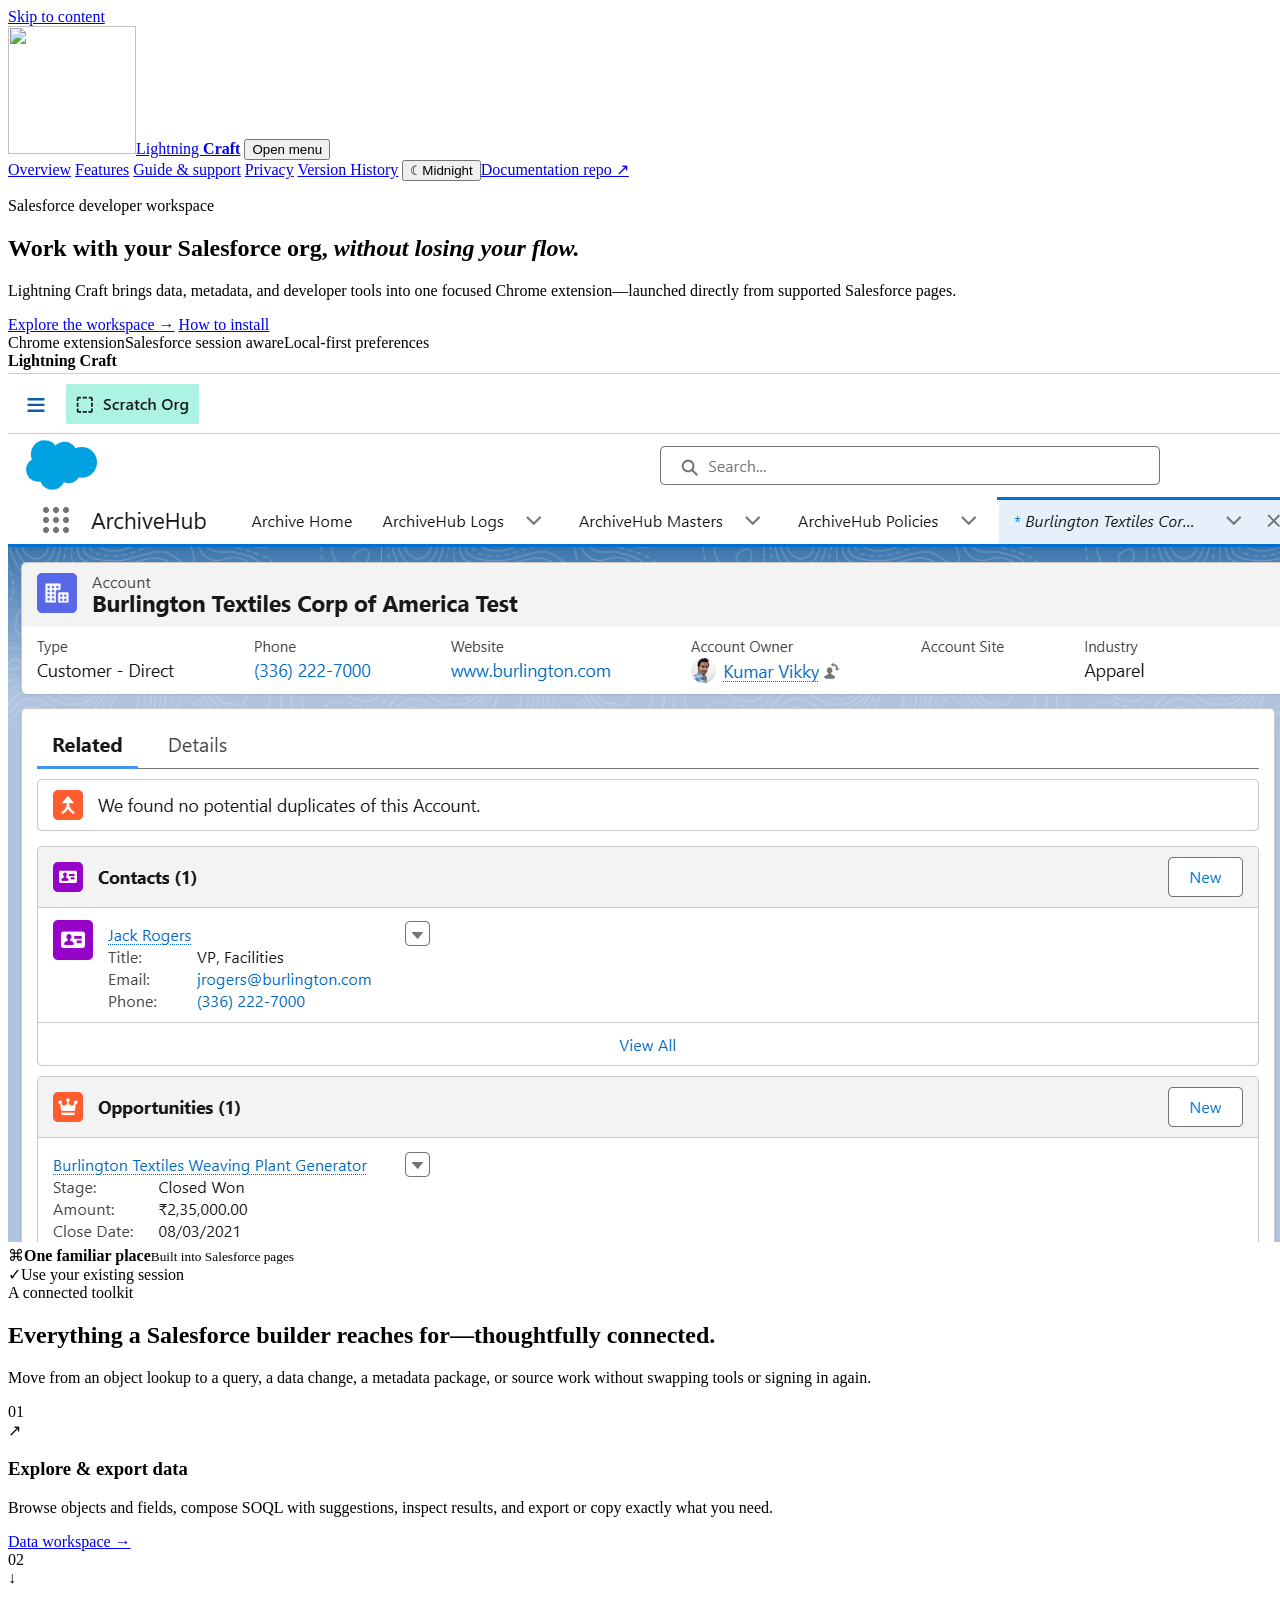
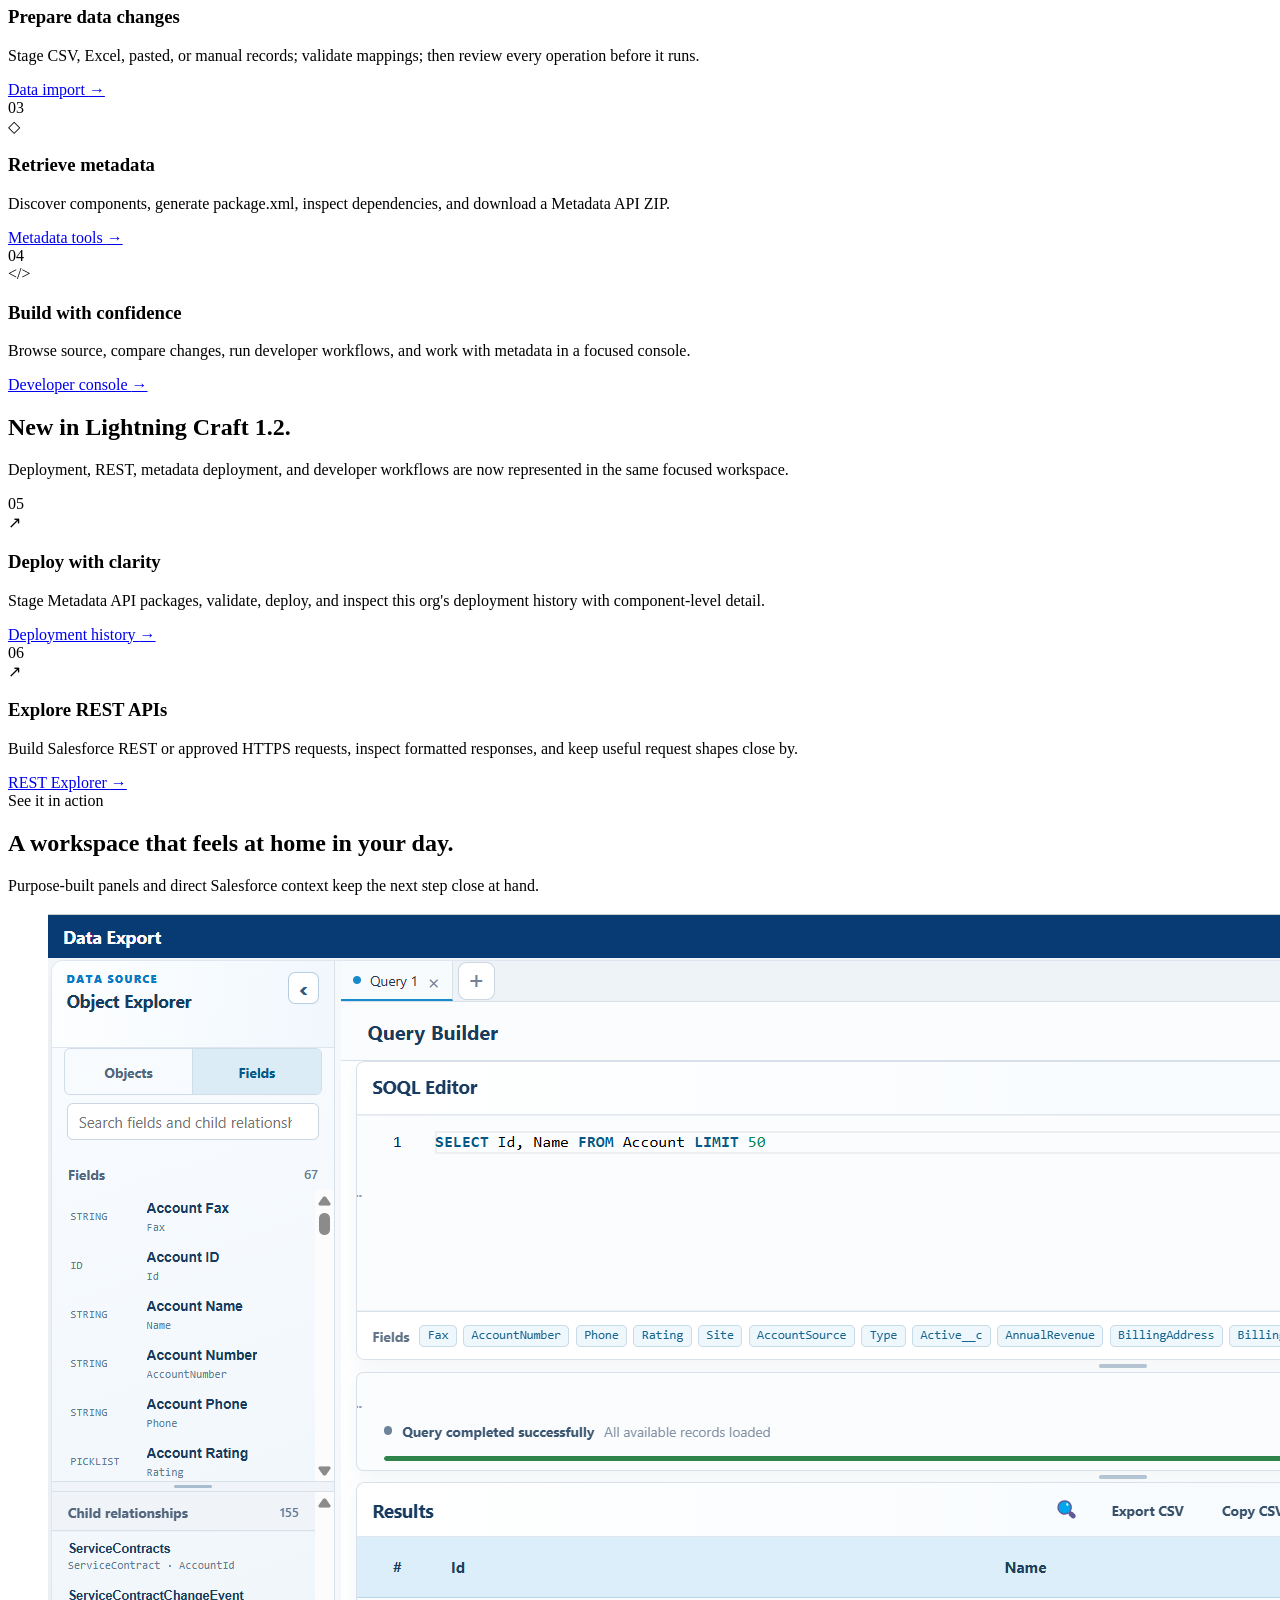
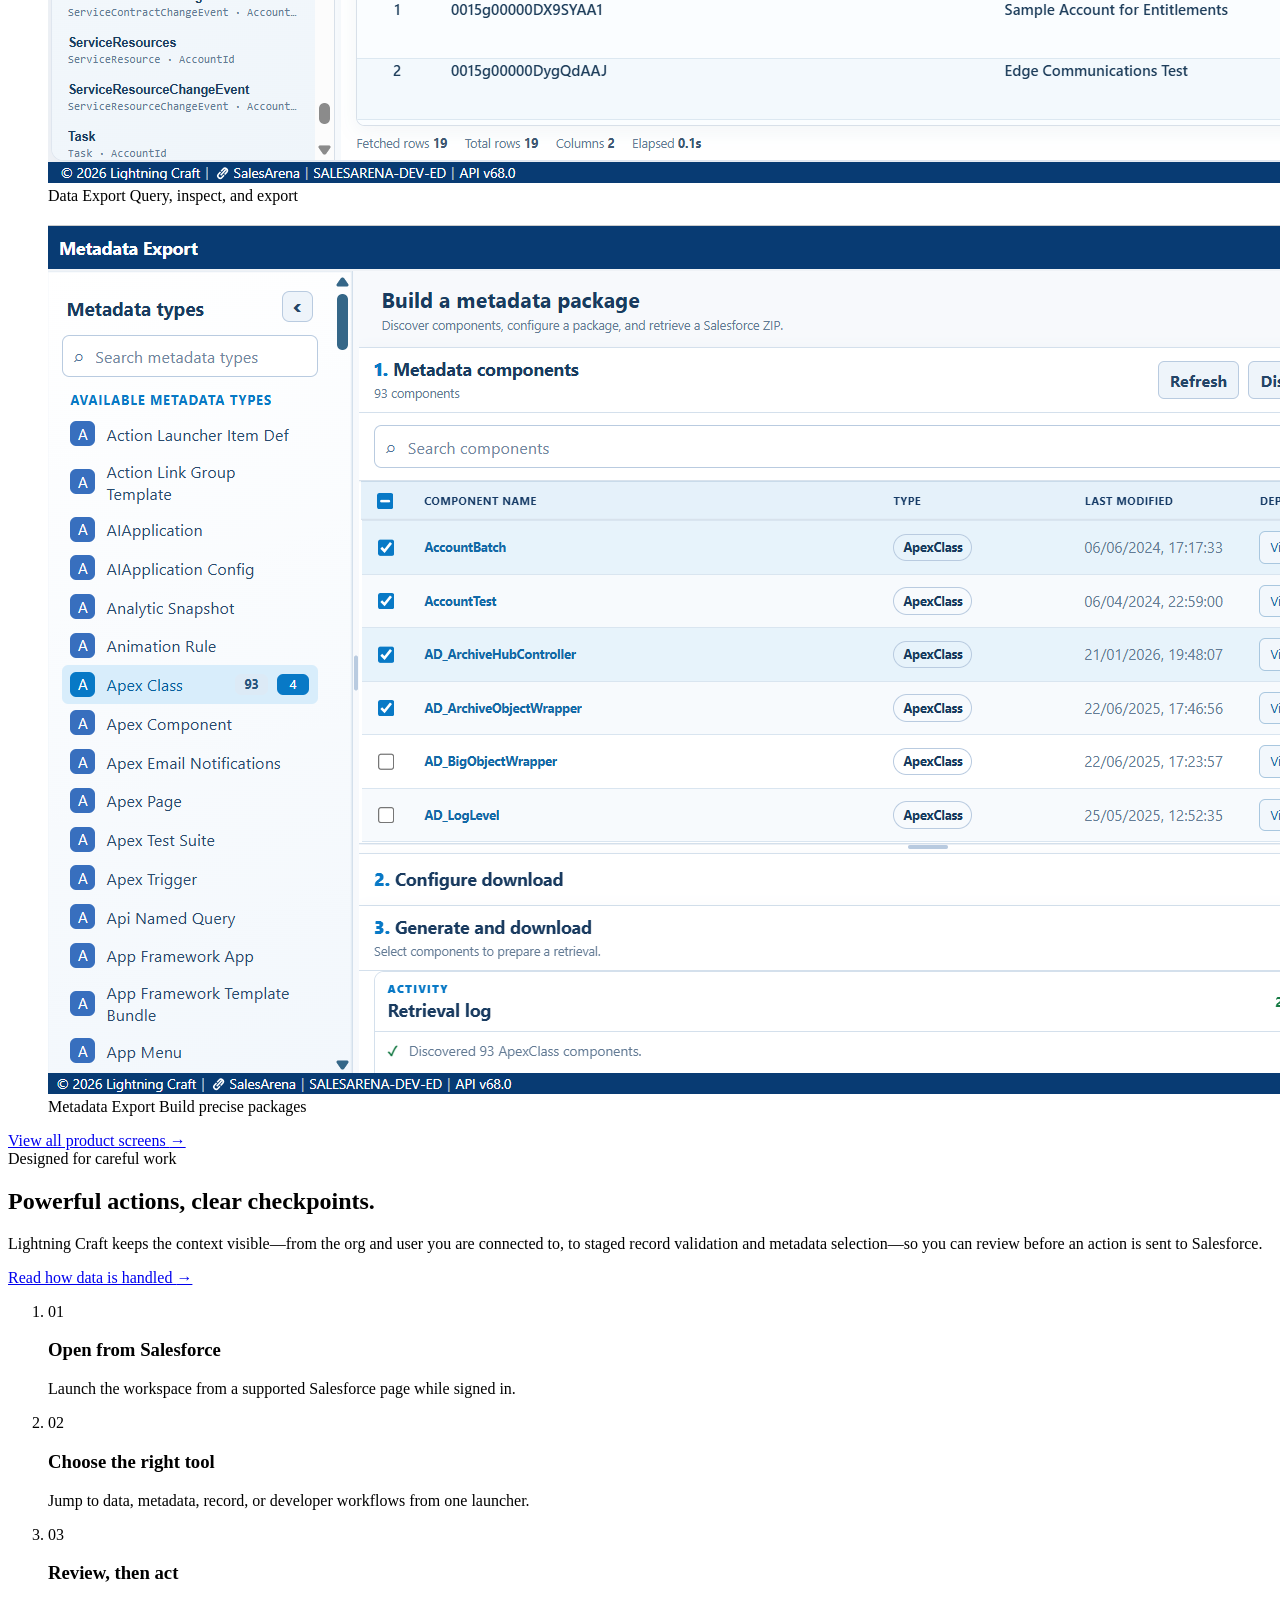
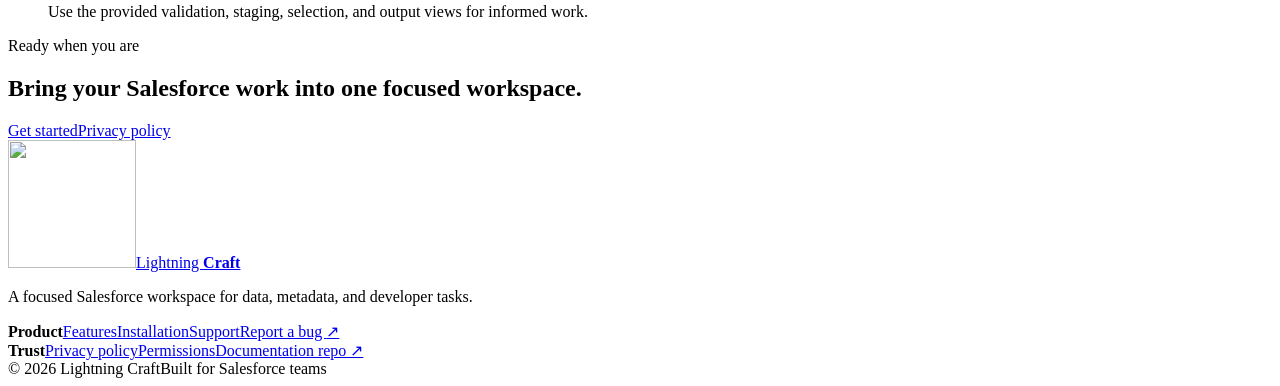
==== index.html @ 8c765908 "New Features Added." ====
<!doctype html>
<html lang="en">
  <head>
    <meta name="google-site-verification" content="kOvxSIdOXe8YMjdbn20ZMg0WBH0V75S2MaXrOeT3WKE" />
    <meta charset="utf-8">
    <meta name="viewport" content="width=device-width, initial-scale=1">
    <meta name="description" content="Lightning Craft is a focused Salesforce workspace for data, metadata, and developer tasks.">
    <meta name="theme-color" content="#071b38">
    <title>Lightning Craft | Salesforce work, connected</title>
    <link rel="stylesheet" href="assets/styles.css">
  </head>
  <body data-page="home">
    <a class="skip-link" href="#main-content">Skip to content</a>
    <header class="site-header">
      <a class="brand" href="index.html" aria-label="Lightning Craft home"><span class="brand-mark" aria-hidden="true">ϟ</span><span>Lightning <b>Craft</b></span></a>
      <button class="menu-button" type="button" aria-expanded="false" aria-controls="site-nav"><span></span><span></span><span></span><span class="sr-only">Open menu</span></button>
      <nav class="site-nav" id="site-nav" aria-label="Primary navigation">
        <a href="index.html">Overview</a>
        <a href="features.html">Features</a>
        <a href="support.html">Guide &amp; support</a>
        <a href="privacy.html">Privacy</a>
        <a href="version-history.html">Version History</a>
        <a class="nav-github" href="https://github.com/KumarVikky/Lightning_Craft_Extension" target="_blank" rel="noreferrer">Documentation repo <span aria-hidden="true">↗</span></a>
      </nav>
    </header>

    <main id="main-content">
      <section class="hero">
        <div class="hero-copy">
          <p class="eyebrow"><span class="pulse-dot"></span> Salesforce developer workspace</p>
          <h1>Work with your Salesforce org, <em>without losing your flow.</em></h1>
          <p class="lede">Lightning Craft brings data, metadata, and developer tools into one focused Chrome extension—launched directly from supported Salesforce pages.</p>
          <div class="button-row">
            <a class="button button-primary" href="features.html">Explore the workspace <span aria-hidden="true">→</span></a>
            <a class="button button-quiet" href="support.html#install">How to install</a>
          </div>
          <div class="trust-row" aria-label="Key product attributes">
            <span>Chrome extension</span><span>Salesforce session aware</span><span>Local-first preferences</span>
          </div>
        </div>
        <div class="hero-art">
          <div class="orb orb-one"></div><div class="orb orb-two"></div>
          <div class="app-window hero-window">
            <div class="window-top"><span></span><span></span><span></span><b>Lightning Craft</b></div>
            <img src="Lightning%20Craft%20Screenshots/Launcher%20Page.png" alt="Lightning Craft launcher open alongside a Salesforce account record" fetchpriority="high">
          </div>
          <div class="floating-card floating-card-one"><span class="card-icon" aria-hidden="true">⌘</span><span><b>One familiar place</b><small>Built into Salesforce pages</small></span></div>
          <div class="floating-card floating-card-two"><span class="check-icon" aria-hidden="true">✓</span><span>Use your existing session</span></div>
        </div>
      </section>

      <section class="section section-intro">
        <div class="section-label">A connected toolkit</div>
        <div class="section-heading split-heading"><h2>Everything a Salesforce builder reaches for—<span>thoughtfully connected.</span></h2><p>Move from an object lookup to a query, a data change, a metadata package, or source work without swapping tools or signing in again.</p></div>
        <div class="feature-grid">
          <article class="feature-card feature-card-large"><div class="feature-number">01</div><div class="feature-icon icon-data" aria-hidden="true">↗</div><h3>Explore &amp; export data</h3><p>Browse objects and fields, compose SOQL with suggestions, inspect results, and export or copy exactly what you need.</p><a href="features.html#data-workspace">Data workspace <span>→</span></a></article>
          <article class="feature-card"><div class="feature-number">02</div><div class="feature-icon icon-import" aria-hidden="true">↓</div><h3>Prepare data changes</h3><p>Stage CSV, Excel, pasted, or manual records; validate mappings; then review every operation before it runs.</p><a href="features.html#import">Data import <span>→</span></a></article>
          <article class="feature-card"><div class="feature-number">03</div><div class="feature-icon icon-meta" aria-hidden="true">◇</div><h3>Retrieve metadata</h3><p>Discover components, generate package.xml, inspect dependencies, and download a Metadata API ZIP.</p><a href="features.html#metadata">Metadata tools <span>→</span></a></article>
          <article class="feature-card"><div class="feature-number">04</div><div class="feature-icon icon-code" aria-hidden="true">&lt;/&gt;</div><h3>Build with confidence</h3><p>Browse source, compare changes, run developer workflows, and work with metadata in a focused console.</p><a href="features.html#developer-console">Developer console <span>→</span></a></article>
        </div>
      </section>

      <section class="section section-intro">
        <div class="section-heading split-heading"><h2>New in <span>Lightning Craft 1.2.</span></h2><p>Deployment, REST, metadata deployment, and developer workflows are now represented in the same focused workspace.</p></div>
        <div class="feature-grid">
          <article class="feature-card"><div class="feature-number">05</div><div class="feature-icon icon-meta" aria-hidden="true">↗</div><h3>Deploy with clarity</h3><p>Stage Metadata API packages, validate, deploy, and inspect this org's deployment history with component-level detail.</p><a href="features.html#deployment-history">Deployment history <span>→</span></a></article>
          <article class="feature-card"><div class="feature-number">06</div><div class="feature-icon icon-data" aria-hidden="true">↗</div><h3>Explore REST APIs</h3><p>Build Salesforce REST or approved HTTPS requests, inspect formatted responses, and keep useful request shapes close by.</p><a href="features.html#rest-explorer">REST Explorer <span>→</span></a></article>
        </div>
      </section>

      <section class="section showcase-section">
        <div class="section-heading centered"><div class="section-label">See it in action</div><h2>A workspace that feels at home in your day.</h2><p>Purpose-built panels and direct Salesforce context keep the next step close at hand.</p></div>
        <div class="showcase-layout">
          <figure class="showcase-shot shot-export"><img src="Lightning%20Craft%20Screenshots/Data%20Export%20Page.png" alt="Data Export workspace with object explorer, SOQL editor, and query results" loading="lazy"><figcaption><span>Data Export</span> Query, inspect, and export</figcaption></figure>
          <figure class="showcase-shot shot-meta"><img src="Lightning%20Craft%20Screenshots/Metadata%20Export%20Page.png" alt="Metadata Export workspace with component selection and package queue" loading="lazy"><figcaption><span>Metadata Export</span> Build precise packages</figcaption></figure>
        </div>
        <div class="center-action"><a class="text-link" href="features.html">View all product screens <span aria-hidden="true">→</span></a></div>
      </section>

      <section class="section workflow-section">
        <div class="workflow-copy"><div class="section-label">Designed for careful work</div><h2>Powerful actions, clear checkpoints.</h2><p>Lightning Craft keeps the context visible—from the org and user you are connected to, to staged record validation and metadata selection—so you can review before an action is sent to Salesforce.</p><a class="text-link" href="privacy.html">Read how data is handled <span aria-hidden="true">→</span></a></div>
        <ol class="workflow-steps">
          <li><span>01</span><div><h3>Open from Salesforce</h3><p>Launch the workspace from a supported Salesforce page while signed in.</p></div></li>
          <li><span>02</span><div><h3>Choose the right tool</h3><p>Jump to data, metadata, record, or developer workflows from one launcher.</p></div></li>
          <li><span>03</span><div><h3>Review, then act</h3><p>Use the provided validation, staging, selection, and output views for informed work.</p></div></li>
        </ol>
      </section>

      <section class="cta-band"><div><p class="eyebrow">Ready when you are</p><h2>Bring your Salesforce work into one focused workspace.</h2></div><div class="button-row"><a class="button button-light" href="support.html#install">Get started</a><a class="button button-outline-light" href="privacy.html">Privacy policy</a></div></section>
    </main>

    <footer class="site-footer"><div class="footer-brand"><a class="brand" href="index.html"><span class="brand-mark" aria-hidden="true">ϟ</span><span>Lightning <b>Craft</b></span></a><p>A focused Salesforce workspace for data, metadata, and developer tasks.</p></div><div class="footer-links"><div><b>Product</b><a href="features.html">Features</a><a href="support.html#install">Installation</a><a href="support.html">Support</a><a href="https://github.com/KumarVikky/Lightning_Craft_Extension/issues" target="_blank" rel="noreferrer">Report a bug ↗</a></div><div><b>Trust</b><a href="privacy.html">Privacy policy</a><a href="privacy.html#permissions">Permissions</a><a href="https://github.com/KumarVikky/Lightning_Craft_Extension" target="_blank" rel="noreferrer">Documentation repo ↗</a></div></div><div class="footer-bottom"><span>© <span data-current-year></span> Lightning Craft</span><span>Built for Salesforce teams</span></div></footer>
    <script src="assets/site.js"></script>
  </body>
</html>
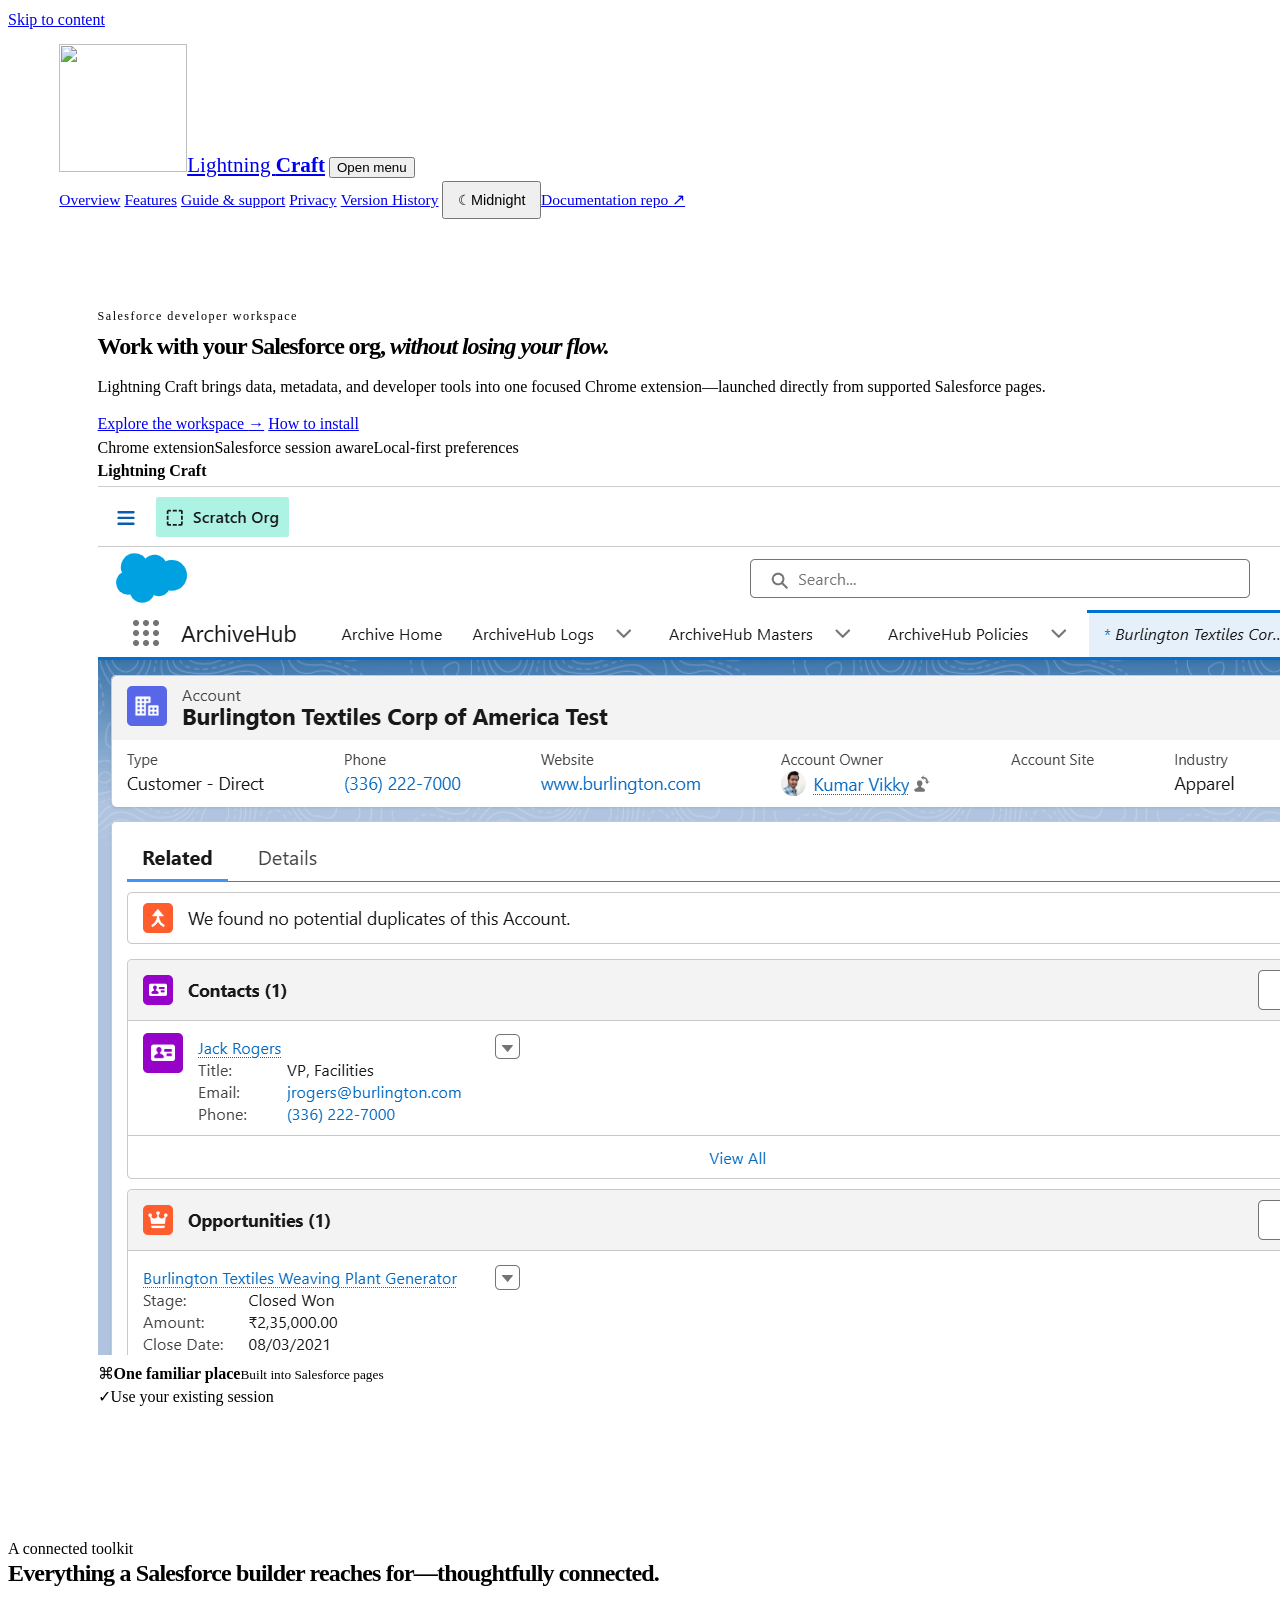
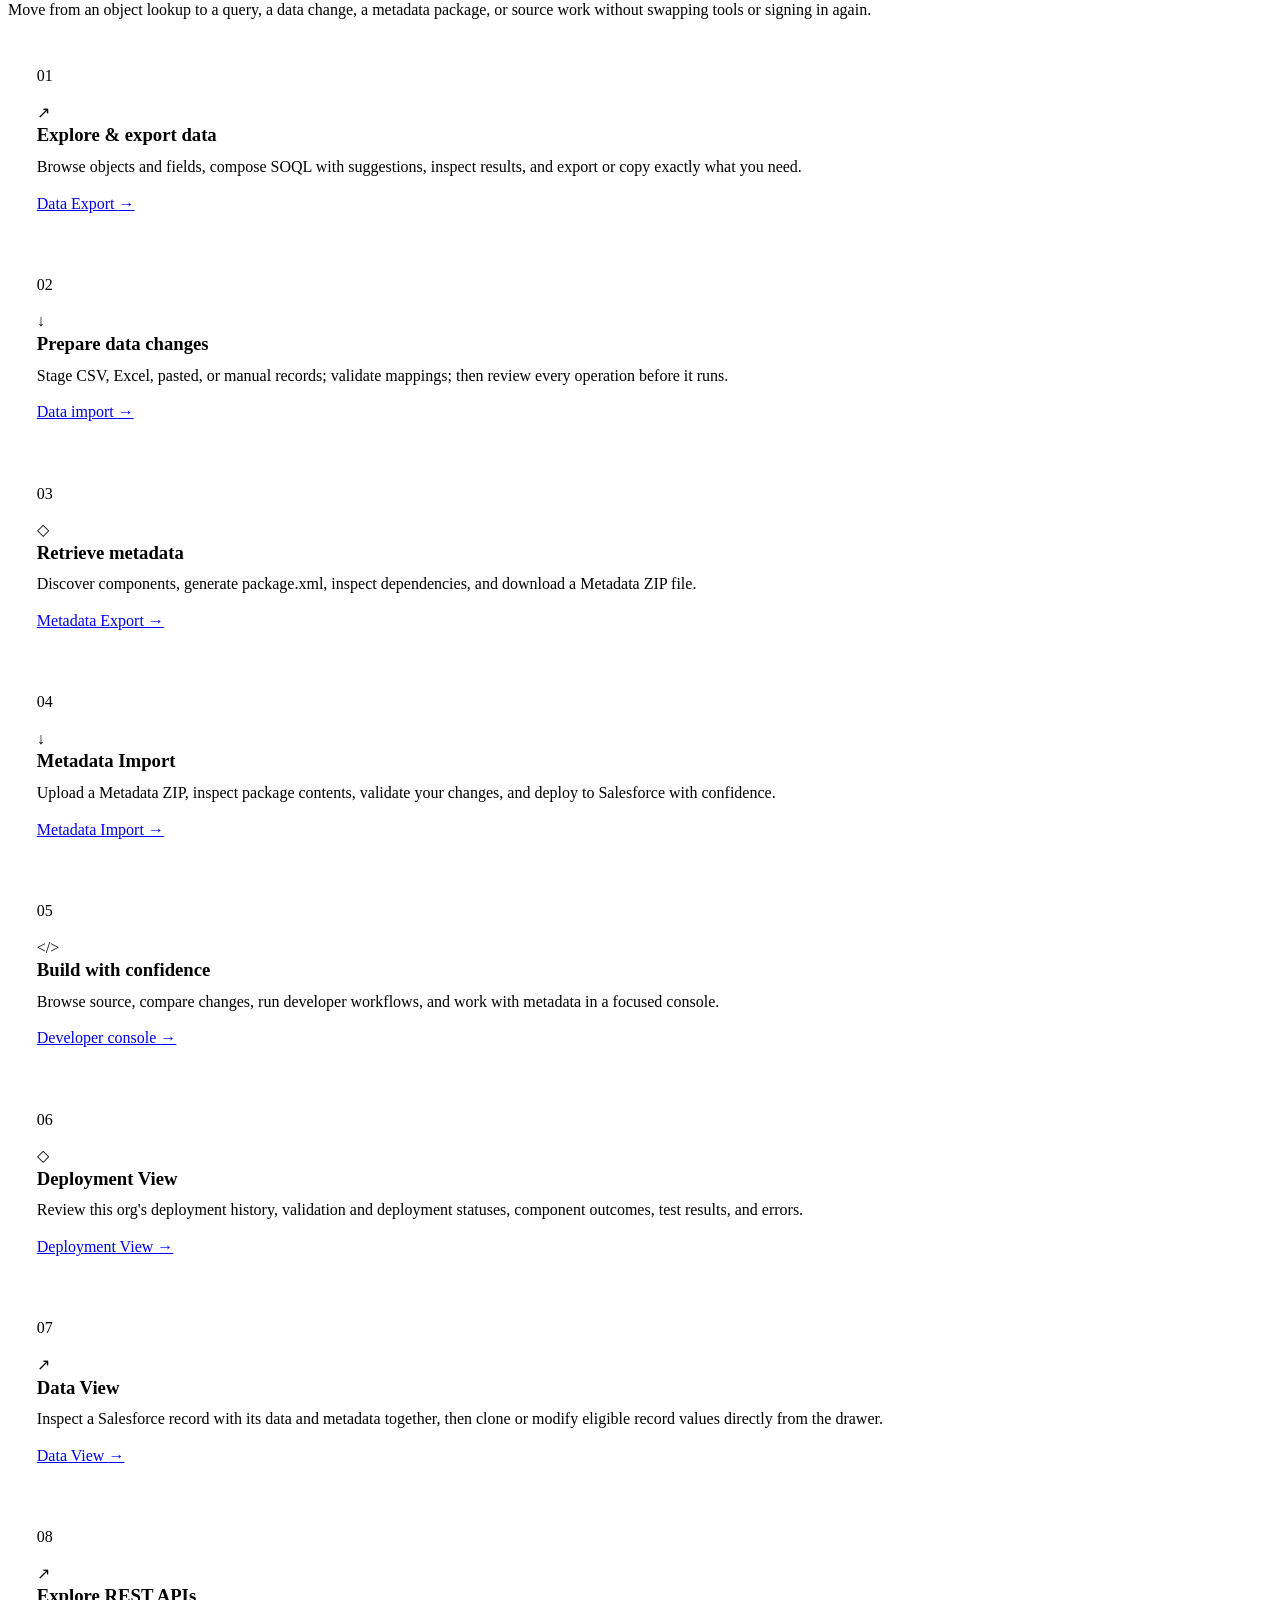
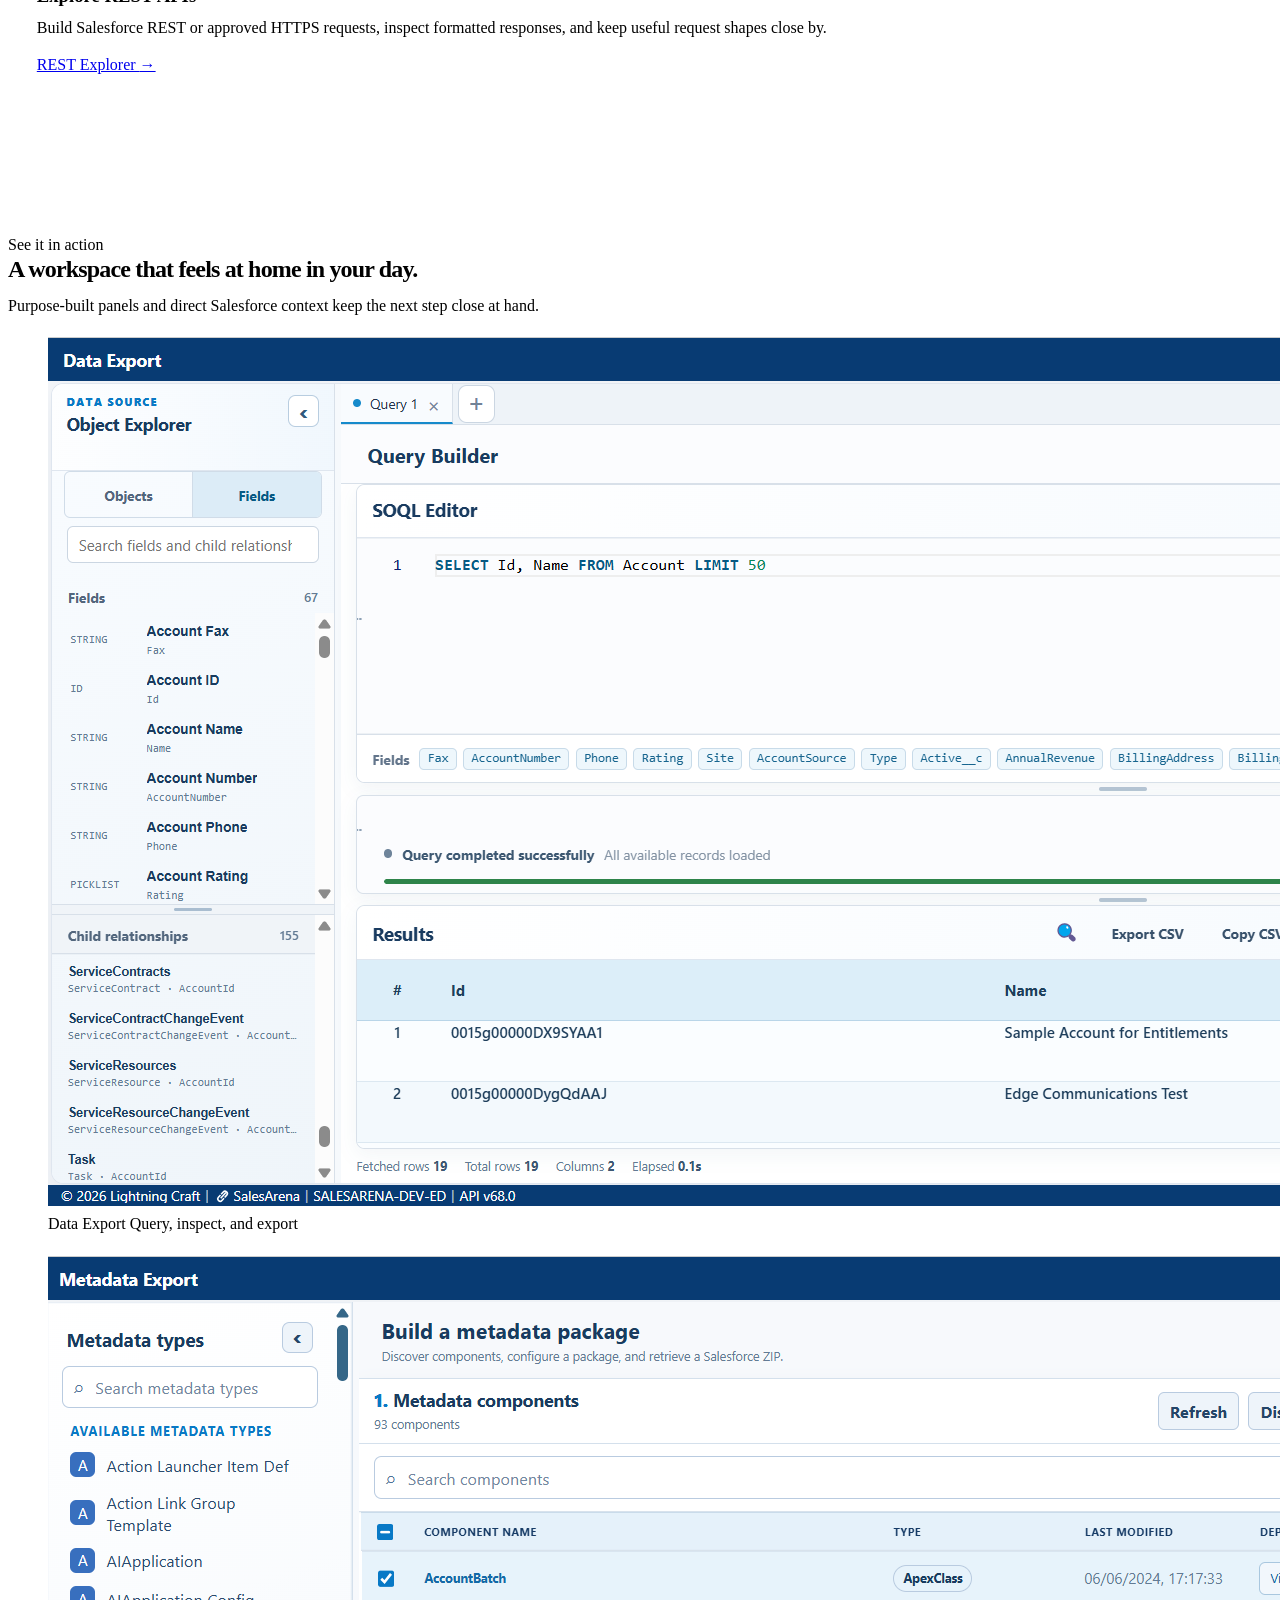
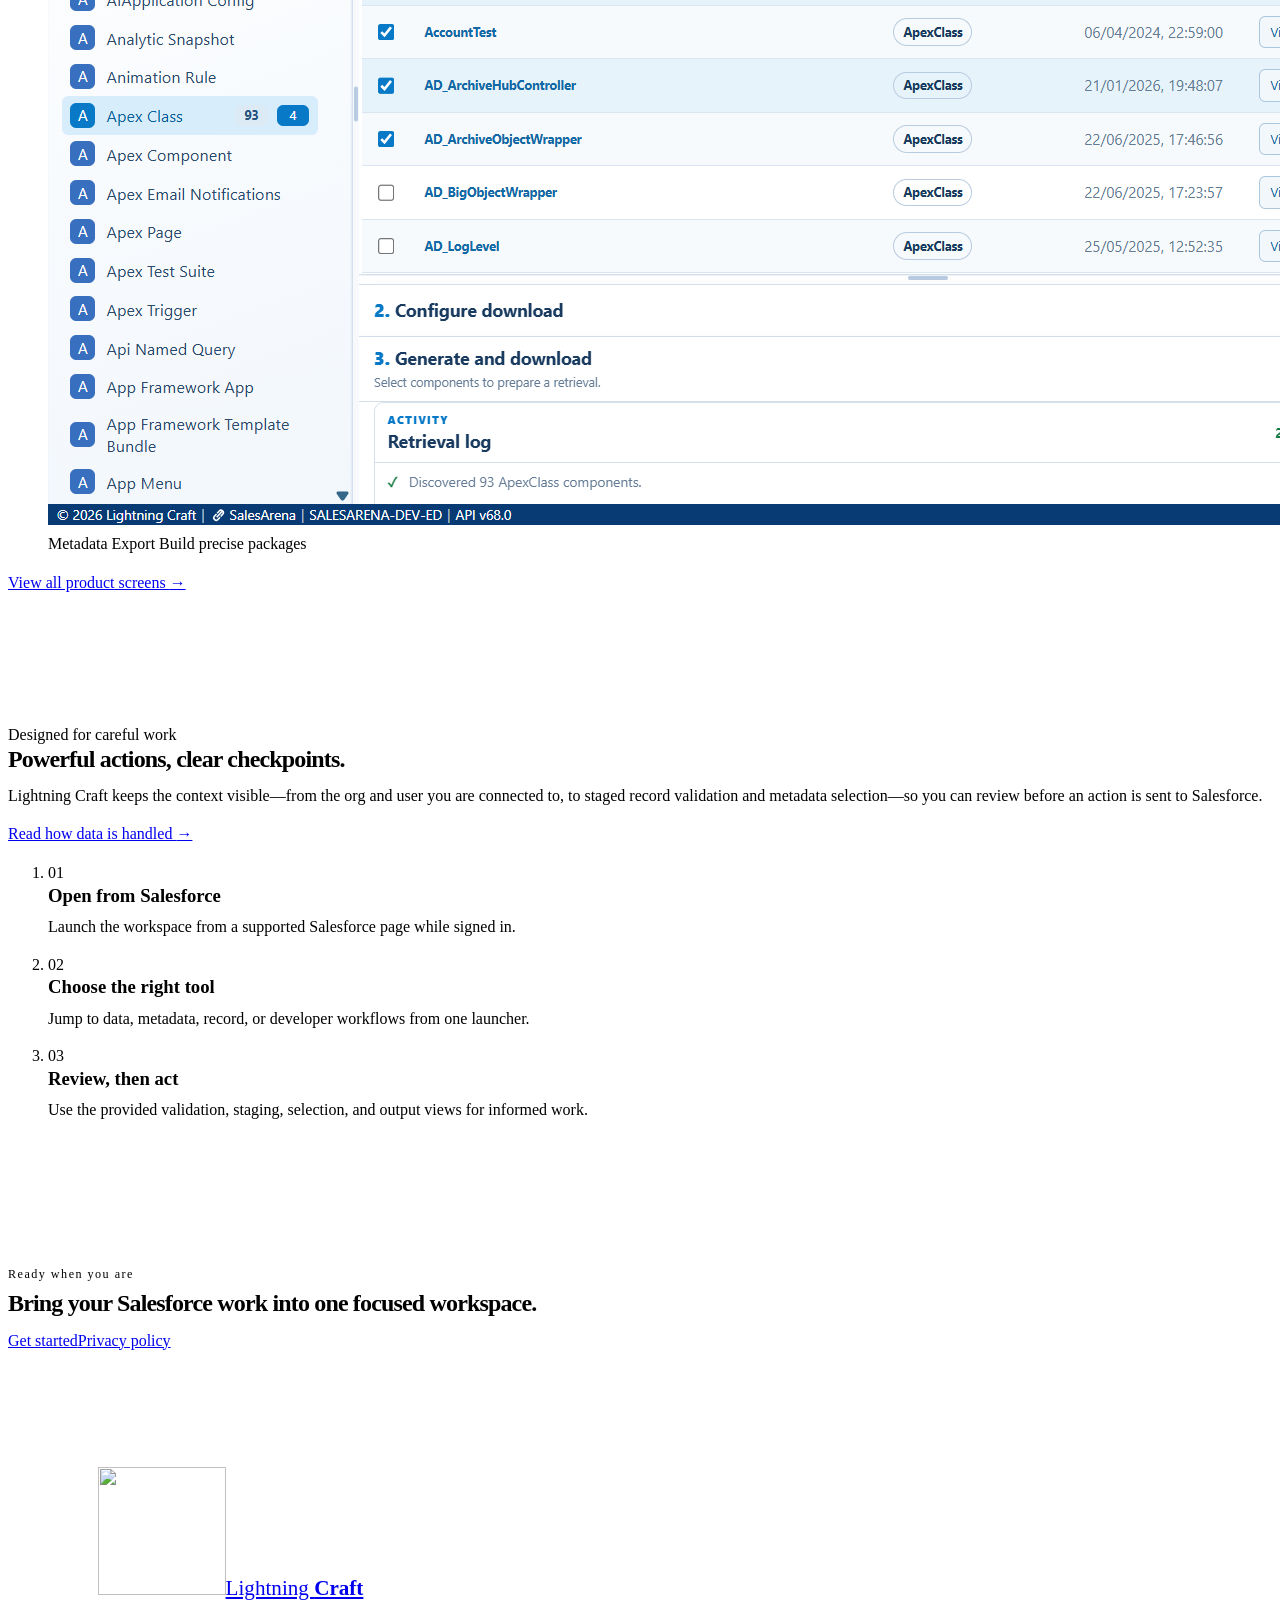
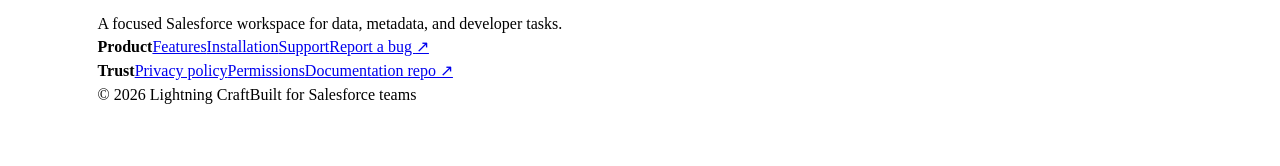
==== commit 9a0aba40: "Added UI enhancement." ====
--- a/index.html
+++ b/index.html
@@ -8,6 +8,7 @@
     <meta name="theme-color" content="#071b38">
     <title>Lightning Craft | Salesforce work, connected</title>
     <link rel="stylesheet" href="assets/styles.css">
+    <link rel="stylesheet" href="assets/home-cards.css">
   </head>
   <body data-page="home">
     <a class="skip-link" href="#main-content">Skip to content</a>
@@ -52,19 +53,15 @@
       <section class="section section-intro">
         <div class="section-label">A connected toolkit</div>
         <div class="section-heading split-heading"><h2>Everything a Salesforce builder reaches for—<span>thoughtfully connected.</span></h2><p>Move from an object lookup to a query, a data change, a metadata package, or source work without swapping tools or signing in again.</p></div>
-        <div class="feature-grid">
-          <article class="feature-card feature-card-large"><div class="feature-number">01</div><div class="feature-icon icon-data" aria-hidden="true">↗</div><h3>Explore &amp; export data</h3><p>Browse objects and fields, compose SOQL with suggestions, inspect results, and export or copy exactly what you need.</p><a href="features.html#data-workspace">Data workspace <span>→</span></a></article>
-          <article class="feature-card"><div class="feature-number">02</div><div class="feature-icon icon-import" aria-hidden="true">↓</div><h3>Prepare data changes</h3><p>Stage CSV, Excel, pasted, or manual records; validate mappings; then review every operation before it runs.</p><a href="features.html#import">Data import <span>→</span></a></article>
-          <article class="feature-card"><div class="feature-number">03</div><div class="feature-icon icon-meta" aria-hidden="true">◇</div><h3>Retrieve metadata</h3><p>Discover components, generate package.xml, inspect dependencies, and download a Metadata API ZIP.</p><a href="features.html#metadata">Metadata tools <span>→</span></a></article>
-          <article class="feature-card"><div class="feature-number">04</div><div class="feature-icon icon-code" aria-hidden="true">&lt;/&gt;</div><h3>Build with confidence</h3><p>Browse source, compare changes, run developer workflows, and work with metadata in a focused console.</p><a href="features.html#developer-console">Developer console <span>→</span></a></article>
-        </div>
-      </section>
-
-      <section class="section section-intro">
-        <div class="section-heading split-heading"><h2>New in <span>Lightning Craft 1.2.</span></h2><p>Deployment, REST, metadata deployment, and developer workflows are now represented in the same focused workspace.</p></div>
-        <div class="feature-grid">
-          <article class="feature-card"><div class="feature-number">05</div><div class="feature-icon icon-meta" aria-hidden="true">↗</div><h3>Deploy with clarity</h3><p>Stage Metadata API packages, validate, deploy, and inspect this org's deployment history with component-level detail.</p><a href="features.html#deployment-history">Deployment history <span>→</span></a></article>
-          <article class="feature-card"><div class="feature-number">06</div><div class="feature-icon icon-data" aria-hidden="true">↗</div><h3>Explore REST APIs</h3><p>Build Salesforce REST or approved HTTPS requests, inspect formatted responses, and keep useful request shapes close by.</p><a href="features.html#rest-explorer">REST Explorer <span>→</span></a></article>
+        <div class="feature-grid feature-grid-equal">
+          <article class="feature-card"><div class="feature-number">01</div><div class="feature-icon icon-data" aria-hidden="true">↗</div><h3>Explore &amp; export data</h3><p>Browse objects and fields, compose SOQL with suggestions, inspect results, and export or copy exactly what you need.</p><a href="features.html#data-export">Data Export <span>→</span></a></article>
+          <article class="feature-card"><div class="feature-number">02</div><div class="feature-icon icon-import" aria-hidden="true">↓</div><h3>Prepare data changes</h3><p>Stage CSV, Excel, pasted, or manual records; validate mappings; then review every operation before it runs.</p><a href="features.html#data-import">Data import <span>→</span></a></article>
+          <article class="feature-card"><div class="feature-number">03</div><div class="feature-icon icon-meta" aria-hidden="true">◇</div><h3>Retrieve metadata</h3><p>Discover components, generate package.xml, inspect dependencies, and download a Metadata ZIP file.</p><a href="features.html#metadata-export">Metadata Export <span>→</span></a></article>
+          <article class="feature-card"><div class="feature-number">04</div><div class="feature-icon icon-import" aria-hidden="true">↓</div><h3>Metadata Import</h3><p>Upload a Metadata ZIP, inspect package contents, validate your changes, and deploy to Salesforce with confidence.</p><a href="features.html#metadata-import">Metadata Import <span>→</span></a></article>
+          <article class="feature-card"><div class="feature-number">05</div><div class="feature-icon icon-code" aria-hidden="true">&lt;/&gt;</div><h3>Build with confidence</h3><p>Browse source, compare changes, run developer workflows, and work with metadata in a focused console.</p><a href="features.html#developer-console">Developer console <span>→</span></a></article>
+          <article class="feature-card"><div class="feature-number">06</div><div class="feature-icon icon-meta" aria-hidden="true">◇</div><h3>Deployment View</h3><p>Review this org's deployment history, validation and deployment statuses, component outcomes, test results, and errors.</p><a href="features.html#deployment-history">Deployment View <span>→</span></a></article>
+          <article class="feature-card"><div class="feature-number">07</div><div class="feature-icon icon-data" aria-hidden="true">↗</div><h3>Data View</h3><p>Inspect a Salesforce record with its data and metadata together, then clone or modify eligible record values directly from the drawer.</p><a href="features.html#data-view">Data View <span>→</span></a></article>
+          <article class="feature-card"><div class="feature-number">08</div><div class="feature-icon icon-data" aria-hidden="true">↗</div><h3>Explore REST APIs</h3><p>Build Salesforce REST or approved HTTPS requests, inspect formatted responses, and keep useful request shapes close by.</p><a href="features.html#rest-explorer">REST Explorer <span>→</span></a></article>
         </div>
       </section>
 
--- a/assets/home-cards.css
+++ b/assets/home-cards.css
@@ -0,0 +1,27 @@
+/* Keep the primary workflow cards visually equal on the overview page. */
+.feature-grid.feature-grid-equal {
+  grid-template-columns: repeat(3, minmax(0, 1fr));
+  grid-template-rows: none;
+}
+
+.feature-grid.feature-grid-equal .feature-card {
+  min-height: 278px;
+  cursor: pointer;
+}
+
+.feature-grid.feature-grid-equal .feature-card:focus-visible {
+  outline: 3px solid #16a2ee;
+  outline-offset: 3px;
+}
+
+@media (max-width: 1000px) {
+  .feature-grid.feature-grid-equal {
+    grid-template-columns: repeat(2, minmax(0, 1fr));
+  }
+}
+
+@media (max-width: 720px) {
+  .feature-grid.feature-grid-equal {
+    grid-template-columns: 1fr;
+  }
+}
